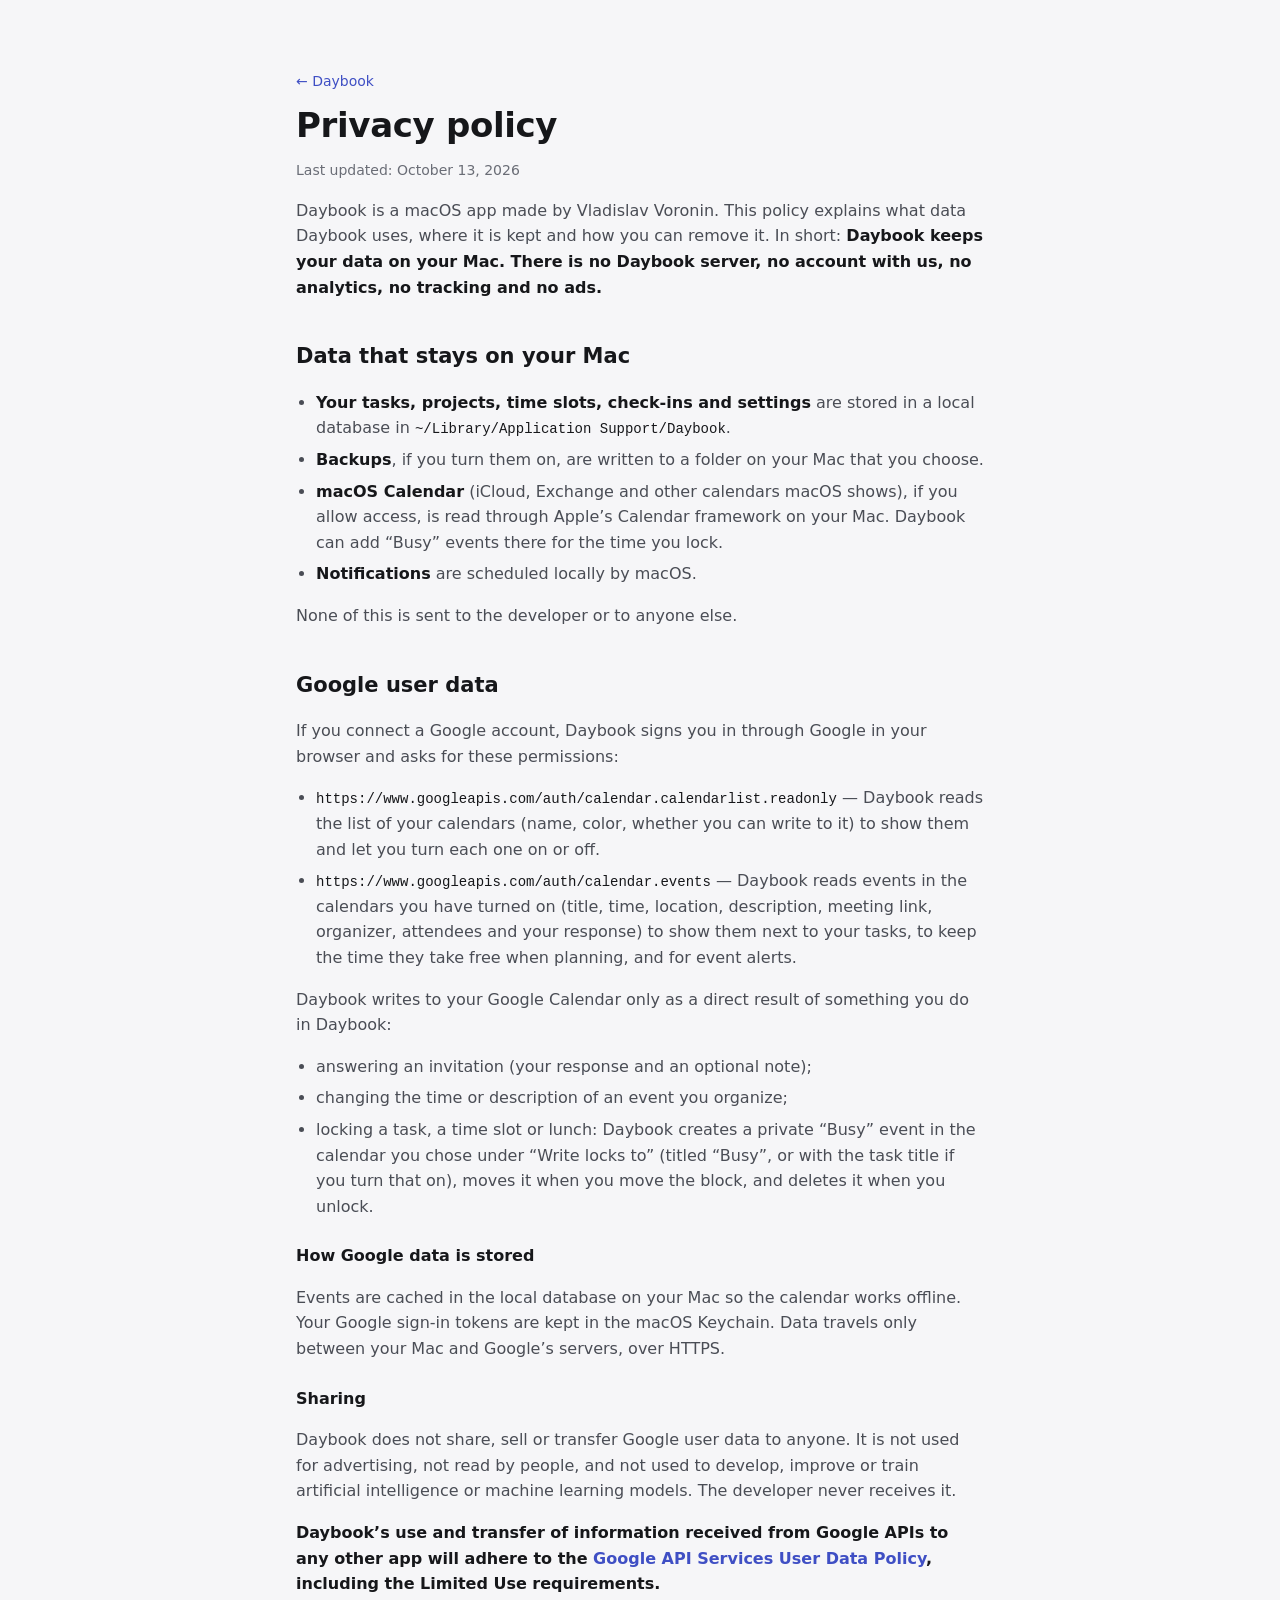
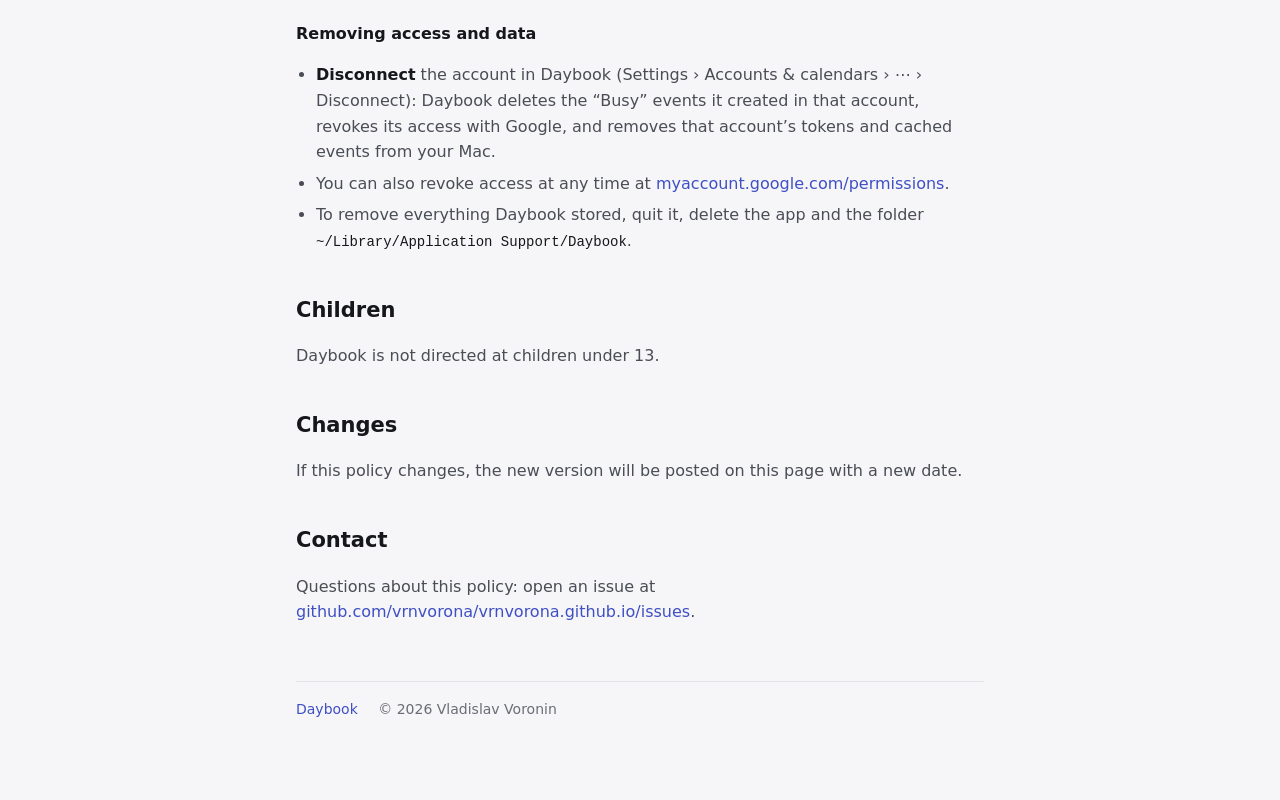
==== daybook/privacy/index.html @ 8f87036d "Daybook homepage and privacy policy" ====
<!doctype html>
<html lang="en">
<head>
<meta charset="utf-8">
<meta name="viewport" content="width=device-width, initial-scale=1">
<title>Daybook — Privacy policy</title>
<meta name="description" content="How Daybook for macOS handles your data and the Google Calendar data you connect.">
<link rel="icon" type="image/png" href="../favicon.png">
<link rel="stylesheet" href="../style.css">
</head>
<body>
<main>
<p class="muted"><a href="../">← Daybook</a></p>
<h1>Privacy policy</h1>
<p class="muted">Last updated: October 13, 2026</p>

<p>Daybook is a macOS app made by Vladislav Voronin. This policy explains what data Daybook uses, where it is kept and
how you can remove it. In short: <strong>Daybook keeps your data on your Mac. There is no Daybook server, no account with
us, no analytics, no tracking and no ads.</strong></p>

<h2>Data that stays on your Mac</h2>
<ul>
  <li><strong>Your tasks, projects, time slots, check-ins and settings</strong> are stored in a local database in
    <code>~/Library/Application Support/Daybook</code>.</li>
  <li><strong>Backups</strong>, if you turn them on, are written to a folder on your Mac that you choose.</li>
  <li><strong>macOS Calendar</strong> (iCloud, Exchange and other calendars macOS shows), if you allow access, is read
    through Apple’s Calendar framework on your Mac. Daybook can add “Busy” events there for the time you lock.</li>
  <li><strong>Notifications</strong> are scheduled locally by macOS.</li>
</ul>
<p>None of this is sent to the developer or to anyone else.</p>

<h2>Google user data</h2>
<p>If you connect a Google account, Daybook signs you in through Google in your browser and asks for these permissions:</p>
<ul>
  <li><code>https://www.googleapis.com/auth/calendar.calendarlist.readonly</code> — Daybook reads the list of your
    calendars (name, color, whether you can write to it) to show them and let you turn each one on or off.</li>
  <li><code>https://www.googleapis.com/auth/calendar.events</code> — Daybook reads events in the calendars you have turned
    on (title, time, location, description, meeting link, organizer, attendees and your response) to show them next to
    your tasks, to keep the time they take free when planning, and for event alerts.</li>
</ul>
<p>Daybook writes to your Google Calendar only as a direct result of something you do in Daybook:</p>
<ul>
  <li>answering an invitation (your response and an optional note);</li>
  <li>changing the time or description of an event you organize;</li>
  <li>locking a task, a time slot or lunch: Daybook creates a private “Busy” event in the calendar you chose under
    “Write locks to” (titled “Busy”, or with the task title if you turn that on), moves it when you move the block, and
    deletes it when you unlock.</li>
</ul>

<h3>How Google data is stored</h3>
<p>Events are cached in the local database on your Mac so the calendar works offline. Your Google sign-in tokens are kept
in the macOS Keychain. Data travels only between your Mac and Google’s servers, over HTTPS.</p>

<h3>Sharing</h3>
<p>Daybook does not share, sell or transfer Google user data to anyone. It is not used for advertising, not read by
people, and not used to develop, improve or train artificial intelligence or machine learning models. The developer
never receives it.</p>

<p><strong>Daybook’s use and transfer of information received from Google APIs to any other app will adhere to the
<a href="https://developers.google.com/terms/api-services-user-data-policy">Google API Services User Data Policy</a>,
including the Limited Use requirements.</strong></p>

<h3>Removing access and data</h3>
<ul>
  <li><strong>Disconnect</strong> the account in Daybook (Settings › Accounts &amp; calendars › ⋯ › Disconnect): Daybook
    deletes the “Busy” events it created in that account, revokes its access with Google, and removes that account’s
    tokens and cached events from your Mac.</li>
  <li>You can also revoke access at any time at
    <a href="https://myaccount.google.com/permissions">myaccount.google.com/permissions</a>.</li>
  <li>To remove everything Daybook stored, quit it, delete the app and the folder
    <code>~/Library/Application Support/Daybook</code>.</li>
</ul>

<h2>Children</h2>
<p>Daybook is not directed at children under 13.</p>

<h2>Changes</h2>
<p>If this policy changes, the new version will be posted on this page with a new date.</p>

<h2>Contact</h2>
<p>Questions about this policy: open an issue at
<a href="https://github.com/vrnvorona/vrnvorona.github.io/issues">github.com/vrnvorona/vrnvorona.github.io/issues</a>.</p>

<footer>
  <a href="../">Daybook</a>
  <span>© 2026 Vladislav Voronin</span>
</footer>
</main>
</body>
</html>
---- daybook/style.css ----
:root {
  --bg: #111214;
  --panel: #151619;
  --line: #222429;
  --fg-1: #ECEDEF;
  --fg-3: #A3A6AE;
  --fg-4: #80838C;
  --accent: #8C9BFF;
  --link: #C3CAFF;
  --link-hover: #E4E7FF;
}
@media (prefers-color-scheme: light) {
  :root {
    --bg: #F6F6F8;
    --panel: #FFFFFF;
    --line: #E3E4E8;
    --fg-1: #16171A;
    --fg-3: #4A4D55;
    --fg-4: #6A6D76;
    --accent: #5B6BE0;
    --link: #3F4FC4;
    --link-hover: #2A3699;
  }
}
* { box-sizing: border-box; }
html { -webkit-text-size-adjust: 100%; }
body {
  margin: 0;
  background: var(--bg);
  color: var(--fg-1);
  font: 16px/1.6 -apple-system, BlinkMacSystemFont, "SF Pro Text", "Segoe UI", system-ui, sans-serif;
}
main { max-width: 720px; margin: 0 auto; padding: 56px 16px 80px; }
a { color: var(--link); text-decoration: none; }
a:hover { color: var(--link-hover); text-decoration: underline; }
header.hero { display: flex; align-items: center; gap: 20px; margin-bottom: 32px; }
header.hero img { width: 96px; height: 96px; flex: none; }
h1 { font-size: 34px; line-height: 1.15; margin: 0 0 6px; letter-spacing: -0.01em; }
h2 { font-size: 21px; margin: 40px 0 10px; }
h3 { font-size: 16px; margin: 24px 0 6px; }
p, li { color: var(--fg-3); }
strong { color: var(--fg-1); font-weight: 600; }
.lead { font-size: 18px; margin: 0; }
.card { background: var(--panel); border: 1px solid var(--line); border-radius: 12px; padding: 4px 20px; margin: 20px 0; }
ul { padding-left: 20px; }
li { margin: 6px 0; }
code { font: 14px/1.4 ui-monospace, "SF Mono", Menlo, monospace; color: var(--fg-1); }
footer { margin-top: 56px; padding-top: 16px; border-top: 1px solid var(--line); font-size: 14px; color: var(--fg-4); }
footer a { margin-right: 16px; }
.muted { color: var(--fg-4); font-size: 14px; }
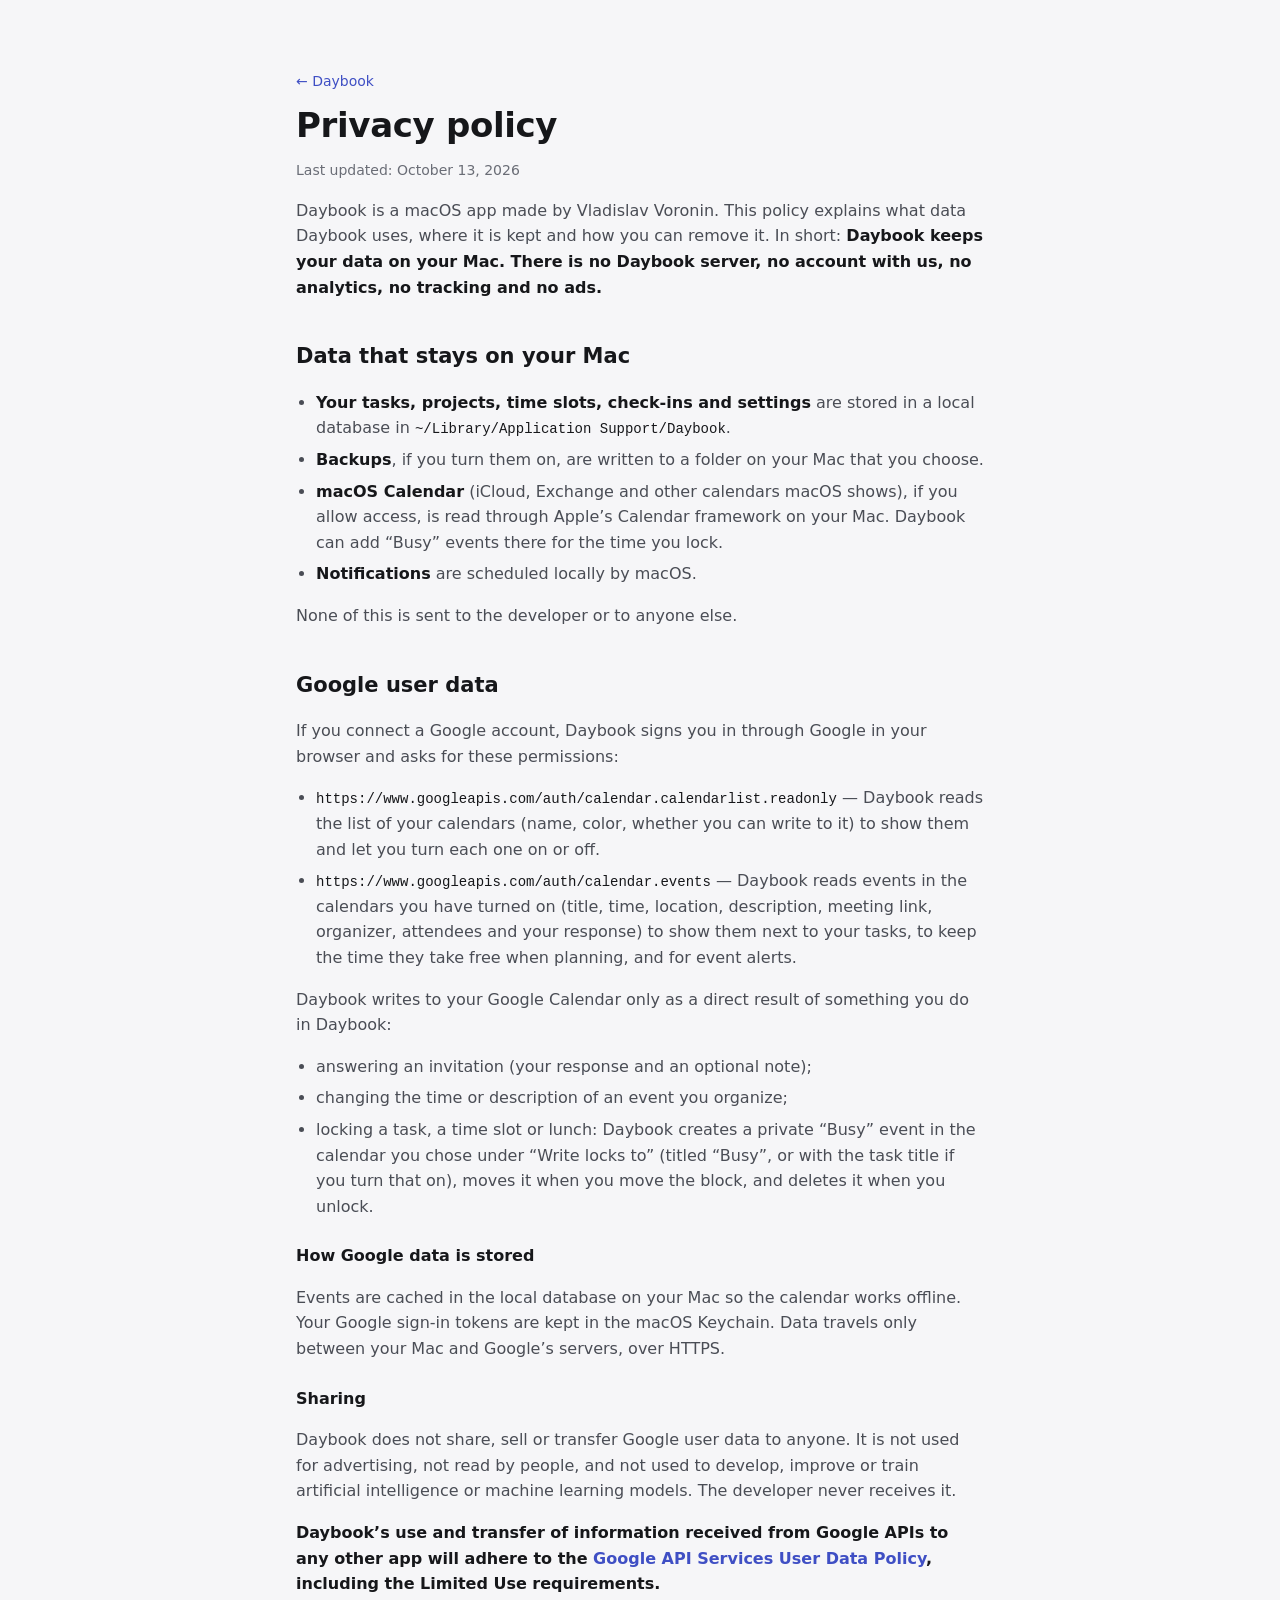
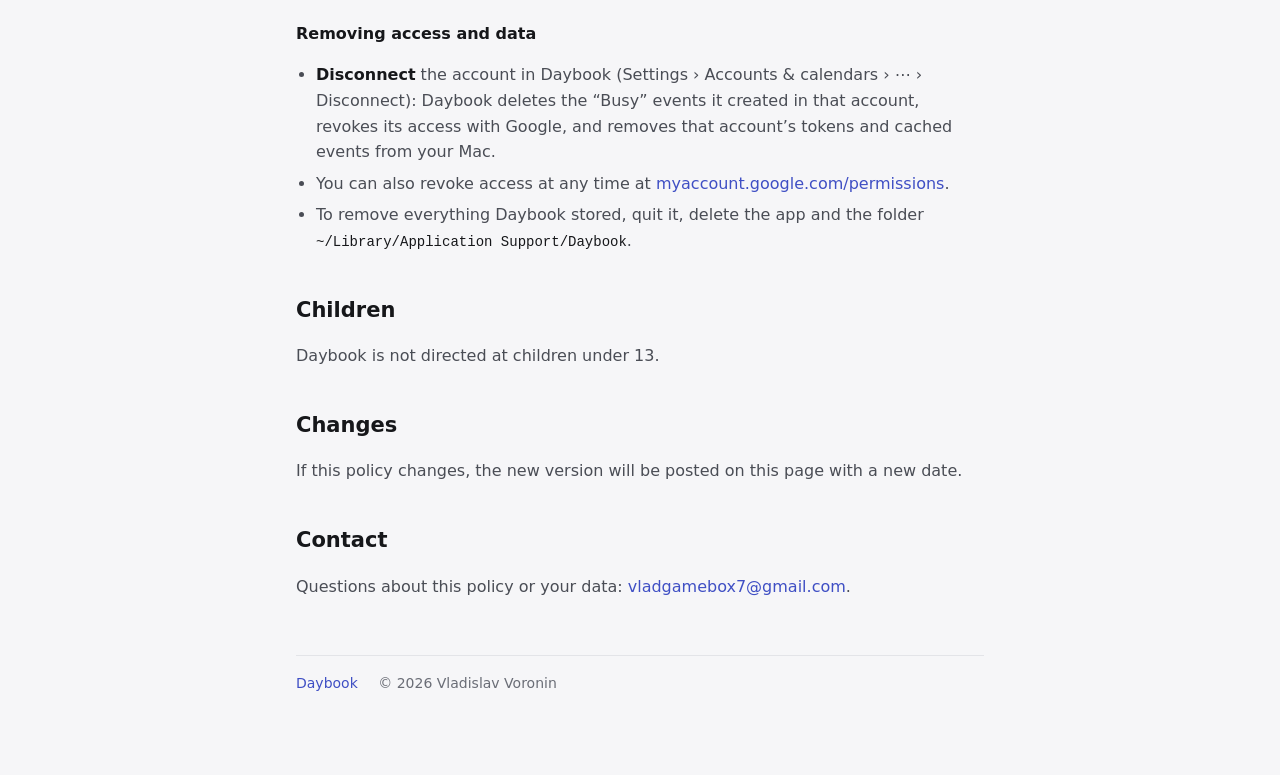
==== commit e34360d2: "Privacy policy: contact email" ====
--- a/daybook/privacy/index.html
+++ b/daybook/privacy/index.html
@@ -78,8 +78,7 @@
 <p>If this policy changes, the new version will be posted on this page with a new date.</p>
 
 <h2>Contact</h2>
-<p>Questions about this policy: open an issue at
-<a href="https://github.com/vrnvorona/vrnvorona.github.io/issues">github.com/vrnvorona/vrnvorona.github.io/issues</a>.</p>
+<p>Questions about this policy or your data: <a href="mailto:vladgamebox7@gmail.com">vladgamebox7@gmail.com</a>.</p>
 
 <footer>
   <a href="../">Daybook</a>
